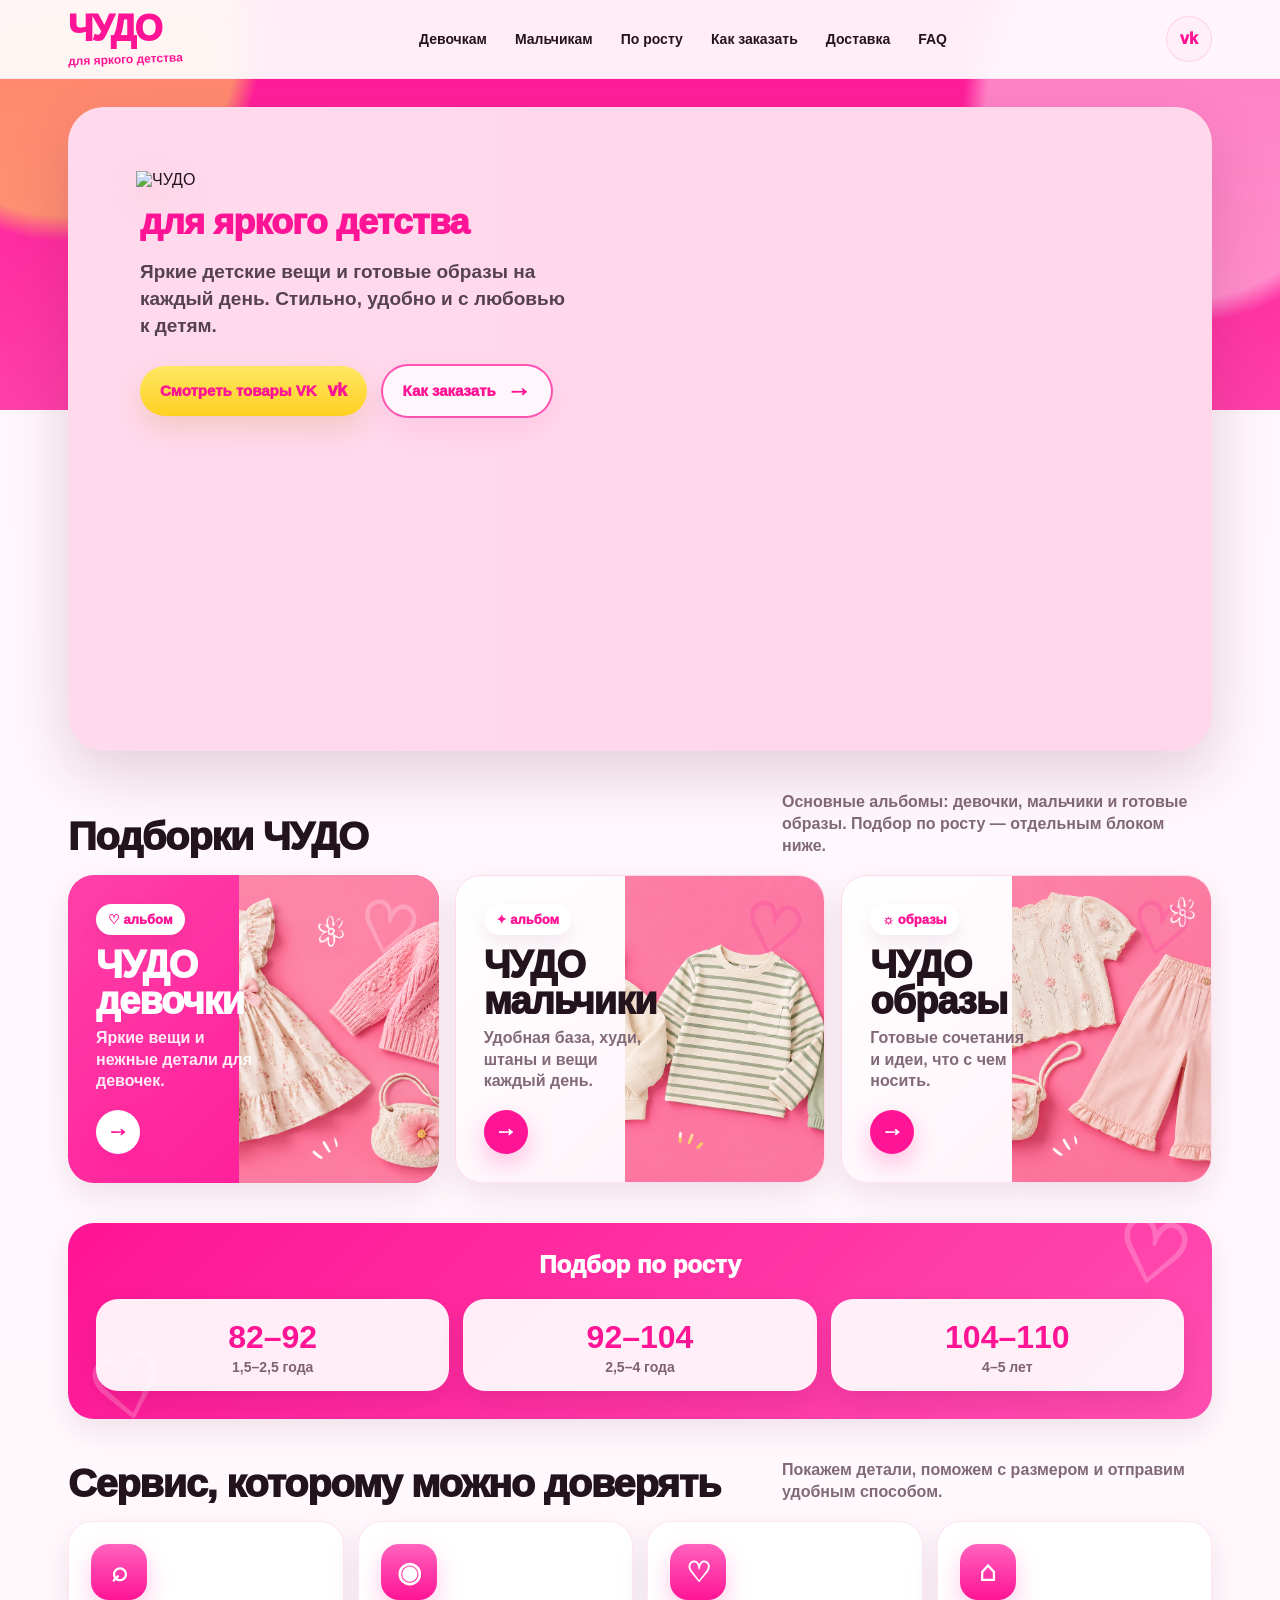
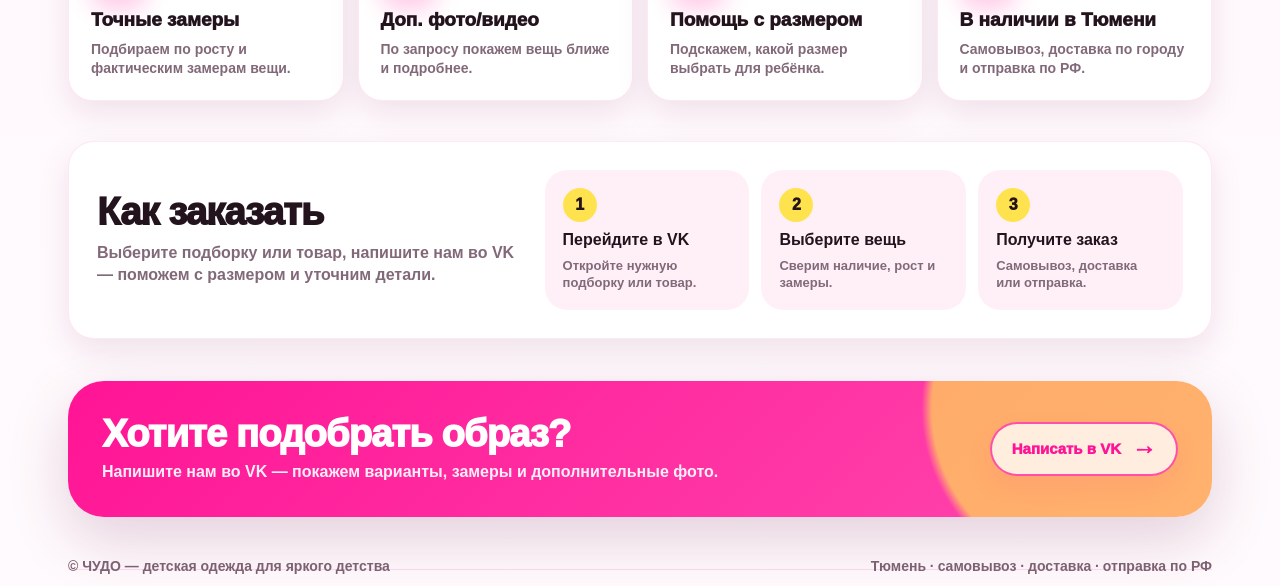
==== index.html @ ead9ed3e "Update index.html" ====
<!doctype html>
<html lang="ru">
<head>
  <meta charset="utf-8">
  <meta name="viewport" content="width=device-width, initial-scale=1">
  <title>ЧУДО | детская одежда для яркого детства</title>
  <meta name="description" content="ЧУДО — яркие детские вещи и готовые образы на каждый день. Подбор по росту, помощь с размером, самовывоз и доставка.">
  <meta property="og:title" content="ЧУДО | детская одежда">
  <meta property="og:description" content="Яркие детские вещи и готовые образы на каждый день.">
  <meta property="og:type" content="website">
  <meta property="og:image" content="images/hero-kids-clean.png">

  <style>
    :root {
      --chudo-pink: #ff1495;
      --chudo-pink-2: #ff3fa8;
      --chudo-pink-3: #fff0f8;
      --chudo-yellow: #ffe34e;
      --chudo-yellow-2: #ffd022;
      --ink: #23131d;
      --text: #5b4651;
      --muted: #826979;
      --white: #fff;
      --shadow: 0 22px 60px rgba(104, 15, 69, .18);
      --shadow-soft: 0 12px 32px rgba(104, 15, 69, .10);
      --radius-xl: 36px;
      --radius-lg: 26px;
      --radius-md: 18px;
      --max: 1180px;
    }

    * { box-sizing: border-box; }
    html { scroll-behavior: smooth; }
    body {
      margin: 0;
      font-family: Inter, Arial, Helvetica, sans-serif;
      color: var(--ink);
      background:
        radial-gradient(circle at 5% 2%, rgba(255, 227, 78, .55) 0 7%, transparent 8%),
        radial-gradient(circle at 92% 5%, rgba(255, 255, 255, .45) 0 8%, transparent 9%),
        linear-gradient(180deg, var(--chudo-pink) 0, var(--chudo-pink-2) 410px, #fff7fc 410px, #fffafd 100%);
      min-height: 100vh;
    }

    a { color: inherit; }
    img { max-width: 100%; display: block; }
    .wrap { max-width: var(--max); margin: 0 auto; padding: 0 18px; }

    /* ====== БЕЛАЯ ШАПКА ====== */
    .site-header {
      position: sticky;
      top: 0;
      z-index: 20;
      background: rgba(255, 255, 255, .92);
      backdrop-filter: blur(14px);
      border-bottom: 1px solid rgba(255, 20, 149, .08);
    }

    .topbar {
      min-height: 78px;
      display: flex;
      align-items: center;
      justify-content: space-between;
      gap: 18px;
    }

    .header-logo {
      text-decoration: none;
      display: inline-flex;
      flex-direction: column;
      line-height: .9;
      min-width: 132px;
      flex: 0 0 auto;
    }

    .header-logo strong {
      color: var(--chudo-pink);
      font-size: 36px;
      font-weight: 1000;
      letter-spacing: -1.7px;
      text-transform: uppercase;
    }

    .header-logo span {
      color: var(--chudo-pink);
      font-size: 12px;
      font-weight: 900;
      margin-top: 8px;
      transform: rotate(-2deg);
    }

    .nav {
      display: flex;
      align-items: center;
      justify-content: center;
      flex-wrap: nowrap;
      gap: 12px;
      min-width: 0;
    }

    .nav a {
      text-decoration: none;
      padding: 9px 8px;
      border-radius: 999px;
      font-size: 14px;
      font-weight: 850;
      transition: .16s ease;
      white-space: nowrap;
    }

    .nav a:hover {
      background: var(--chudo-pink-3);
      color: var(--chudo-pink);
      transform: translateY(-1px);
    }

    .vk-top {
      width: 46px;
      height: 46px;
      border-radius: 999px;
      display: grid;
      place-items: center;
      text-decoration: none;
      color: var(--chudo-pink);
      background: var(--chudo-pink-3);
      font-weight: 1000;
      box-shadow: inset 0 0 0 1px rgba(255, 20, 149, .14);
    }

    /* ====== HERO ====== */
    .hero {
      margin-top: 28px;
      position: relative;
      width: 100%;
      aspect-ratio: 1672 / 941;
      min-height: 0;
      border-radius: var(--radius-xl);
      overflow: hidden;
      box-shadow: var(--shadow);
      background: #ffd7eb url("images/hero-kids-clean.webp") center / 100% 100% no-repeat;
      isolation: isolate;
    }

    .hero::before {
      content: "";
      position: absolute;
      inset: 0;
      background: linear-gradient(90deg, rgba(255, 236, 246, .15) 0%, rgba(255, 236, 246, 0) 62%);
      pointer-events: none;
      z-index: -1;
    }

    .hero-copy {
      position: relative;
      z-index: 2;
      width: min(500px, 47%);
      padding: clamp(42px, 5vw, 72px) 0 0 clamp(42px, 6vw, 72px);
    }

    .furry-logo {
      width: min(360px, 100%);
      margin: 0 0 16px -4px;
      filter: drop-shadow(0 10px 18px rgba(110, 60, 0, .12));
    }

    /* ====== ТЕКСТЫ HERO: меняются прямо здесь в HTML ====== */
    .hero-subtitle {
      margin: 0 0 18px;
      color: var(--chudo-pink);
      font-size: clamp(26px, 2.8vw, 40px);
      line-height: 1;
      letter-spacing: -.8px;
      font-weight: 1000;
    }

    .hero-desc {
      margin: 0 0 24px;
      color: #55424e;
      font-size: clamp(16px, 1.55vw, 19px);
      line-height: 1.42;
      font-weight: 650;
      max-width: 480px;
    }

    .hero-buttons {
      display: flex;
      align-items: center;
      gap: 14px;
      flex-wrap: wrap;
    }

    .hero-btn {
      min-height: 50px;
      display: inline-flex;
      align-items: center;
      justify-content: center;
      gap: 11px;
      padding: 13px 20px;
      border-radius: 999px;
      text-decoration: none;
      font-weight: 1000;
      font-size: 15px;
      transition: transform .16s ease, box-shadow .16s ease, filter .16s ease;
      white-space: nowrap;
    }

    .hero-btn:hover {
      transform: translateY(-2px);
      box-shadow: 0 15px 34px rgba(105, 16, 68, .18);
    }

    .hero-btn-main {
      background: linear-gradient(180deg, #ffe763, var(--chudo-yellow-2));
      color: var(--chudo-pink);
      box-shadow: 0 12px 28px rgba(177, 116, 0, .17);
    }

    .hero-btn-secondary {
      background: rgba(255, 255, 255, .78);
      color: var(--chudo-pink);
      border: 2px solid rgba(255, 20, 149, .72);
      box-shadow: 0 12px 28px rgba(255, 20, 149, .08);
    }

    .vk-mini {
      font-size: 18px;
      letter-spacing: -.5px;
      font-weight: 1000;
    }

    .arrow {
      font-size: 24px;
      line-height: 1;
    }

    .section {
      padding-top: 40px;
    }

    .section-head {
      display: flex;
      justify-content: space-between;
      align-items: flex-end;
      gap: 18px;
      margin-bottom: 18px;
    }

    .section-title {
      margin: 0;
      font-size: clamp(28px, 3.1vw, 44px);
      line-height: 1;
      letter-spacing: -1.2px;
      font-weight: 1000;
    }

    .section-note {
      max-width: 430px;
      margin: 0;
      color: var(--muted);
      line-height: 1.38;
      font-weight: 720;
    }

    /* ====== ПОДБОРКИ ====== */
    .collection-grid {
      display: grid;
      grid-template-columns: repeat(3, 1fr);
      gap: 16px;
    }

    .collection-card {
      min-height: 220px;
      position: relative;
      overflow: hidden;
      border-radius: var(--radius-lg);
      background:
        radial-gradient(circle at 78% 35%, rgba(255, 227, 78, .52) 0 18%, transparent 19%),
        linear-gradient(135deg, #fff, #fff0f8);
      text-decoration: none;
      box-shadow: var(--shadow-soft);
      border: 1px solid rgba(255, 20, 149, .12);
      display: flex;
      align-items: center;
      padding: 28px;
      isolation: isolate;
    }

    .collection-card.pink-card {
      background:
        radial-gradient(circle at 78% 33%, rgba(255, 227, 78, .62) 0 18%, transparent 19%),
        linear-gradient(135deg, #ff3fa8, #ff1495);
      color: #fff;
      border: 0;
    }

    .collection-card img {
      position: absolute;
      right: 0;
      bottom: 0;
      width: 54%;
      height: 100%;
      object-fit: cover;
      object-position: center;
      z-index: -1;
    }

    .collection-card::after {
      content: "♡";
      position: absolute;
      right: 22px;
      top: 16px;
      color: rgba(255, 20, 149, .16);
      font-size: 68px;
      font-weight: 1000;
      transform: rotate(12deg);
    }

    .collection-card.pink-card::after {
      color: rgba(255, 255, 255, .24);
    }

    .collection-text {
      max-width: 52%;
      position: relative;
      z-index: 2;
    }

    .collection-kicker {
      display: inline-flex;
      align-items: center;
      gap: 6px;
      color: var(--chudo-pink);
      background: #fff;
      border-radius: 999px;
      padding: 8px 12px;
      font-size: 13px;
      font-weight: 1000;
      margin-bottom: 12px;
      box-shadow: 0 8px 18px rgba(105, 16, 68, .08);
    }

    .pink-card .collection-kicker {
      color: var(--chudo-pink);
    }

    .collection-card h3 {
      margin: 0 0 8px;
      font-size: clamp(26px, 3vw, 38px);
      line-height: .95;
      letter-spacing: -1px;
      font-weight: 1000;
    }

    .collection-card p {
      margin: 0;
      color: var(--muted);
      font-weight: 720;
      line-height: 1.35;
    }

    .collection-card.pink-card p {
      color: rgba(255,255,255,.9);
    }


    .collection-card.no-img .collection-text {
      max-width: 100%;
    }

    .collection-card.no-img {
      min-height: 180px;
    }

    .card-arrow {
      margin-top: 18px;
      width: 44px;
      height: 44px;
      border-radius: 999px;
      background: var(--chudo-pink);
      color: #fff;
      display: grid;
      place-items: center;
      font-weight: 1000;
      font-size: 22px;
      box-shadow: 0 10px 24px rgba(255, 20, 149, .25);
    }

    .pink-card .card-arrow {
      background: #fff;
      color: var(--chudo-pink);
    }

    /* ====== ПО РОСТУ ====== */
    .growth-panel {
      border-radius: var(--radius-lg);
      background: linear-gradient(135deg, var(--chudo-pink), #ff4eb0);
      color: #fff;
      padding: 28px;
      box-shadow: var(--shadow-soft);
      position: relative;
      overflow: hidden;
    }

    .growth-panel::before,
    .growth-panel::after {
      content: "♡";
      position: absolute;
      color: rgba(255,255,255,.22);
      font-size: 84px;
      font-weight: 1000;
      transform: rotate(-12deg);
    }

    .growth-panel::before { left: 20px; bottom: -20px; }
    .growth-panel::after { right: 24px; top: -18px; transform: rotate(12deg); }

    .growth-title {
      margin: 0 0 20px;
      text-align: center;
      font-size: 24px;
      font-weight: 1000;
      position: relative;
      z-index: 1;
    }

    .growth-links {
      display: grid;
      grid-template-columns: repeat(3, 1fr);
      gap: 14px;
      position: relative;
      z-index: 1;
    }

    .growth-link {
      min-height: 92px;
      border-radius: 22px;
      background: rgba(255,255,255,.92);
      color: var(--chudo-pink);
      text-decoration: none;
      display: grid;
      place-items: center;
      text-align: center;
      padding: 15px;
      font-weight: 1000;
      box-shadow: 0 12px 26px rgba(104, 15, 69, .14);
      transition: transform .16s ease;
    }

    .growth-link:hover { transform: translateY(-2px); }
    .growth-link strong {
      display: block;
      font-size: 32px;
      line-height: .95;
      color: var(--chudo-pink);
    }
    .growth-link span {
      display: block;
      margin-top: 7px;
      color: #7f6272;
      font-size: 14px;
      font-weight: 850;
    }

    /* ====== СЕРВИС ====== */
    .service-grid {
      display: grid;
      grid-template-columns: repeat(4, 1fr);
      gap: 14px;
    }

    .service-card {
      border-radius: 24px;
      background: #fff;
      padding: 22px;
      box-shadow: var(--shadow-soft);
      border: 1px solid rgba(255, 20, 149, .10);
      min-height: 165px;
      display: grid;
      gap: 10px;
      text-decoration: none;
    }

    .service-icon {
      width: 56px;
      height: 56px;
      border-radius: 18px;
      background: linear-gradient(180deg, #ff62bd, var(--chudo-pink));
      color: #fff;
      display: grid;
      place-items: center;
      font-size: 28px;
      font-weight: 1000;
      box-shadow: 0 10px 24px rgba(255, 20, 149, .22);
    }

    .service-card h3 {
      margin: 0;
      font-size: 19px;
      line-height: 1.05;
      font-weight: 1000;
    }

    .service-card p {
      margin: 0;
      color: var(--muted);
      font-size: 14px;
      line-height: 1.35;
      font-weight: 700;
    }

    /* ====== КАК ЗАКАЗАТЬ ====== */
    .order-box {
      border-radius: var(--radius-lg);
      background: #fff;
      box-shadow: var(--shadow-soft);
      border: 1px solid rgba(255, 20, 149, .10);
      padding: 28px;
      display: grid;
      grid-template-columns: .8fr 1.2fr;
      gap: 22px;
      align-items: center;
    }

    .order-box h2 {
      margin: 0 0 10px;
      font-size: clamp(28px, 3vw, 42px);
      line-height: 1;
      letter-spacing: -1px;
      font-weight: 1000;
    }

    .order-box p {
      margin: 0;
      color: var(--muted);
      font-weight: 720;
      line-height: 1.4;
    }

    .steps {
      display: grid;
      grid-template-columns: repeat(3, 1fr);
      gap: 12px;
    }

    .step {
      min-height: 130px;
      border-radius: 22px;
      background: var(--chudo-pink-3);
      padding: 18px;
      display: grid;
      gap: 9px;
      align-content: start;
    }

    .step-num {
      width: 34px;
      height: 34px;
      border-radius: 999px;
      background: var(--chudo-yellow);
      display: grid;
      place-items: center;
      font-weight: 1000;
    }

    .step strong {
      font-size: 16px;
      line-height: 1.12;
    }

    .step span {
      color: var(--muted);
      font-weight: 700;
      font-size: 13px;
      line-height: 1.3;
    }

    .final-cta {
      margin: 42px 0 52px;
      border-radius: var(--radius-xl);
      background:
        radial-gradient(circle at 90% 20%, rgba(255, 227, 78, .68) 0 16%, transparent 17%),
        linear-gradient(135deg, var(--chudo-pink), #ff49ae);
      color: #fff;
      padding: 34px;
      display: grid;
      grid-template-columns: 1fr auto;
      align-items: center;
      gap: 18px;
      box-shadow: var(--shadow);
    }

    .final-cta h2 {
      margin: 0 0 8px;
      font-size: clamp(28px, 3vw, 42px);
      line-height: 1;
      font-weight: 1000;
      letter-spacing: -1px;
    }

    .final-cta p {
      margin: 0;
      color: rgba(255,255,255,.92);
      font-weight: 720;
      line-height: 1.4;
    }

    footer {
      padding: 0 0 34px;
      color: #7b6171;
      font-size: 14px;
      font-weight: 680;
    }

    .footer-inner {
      display: flex;
      justify-content: space-between;
      gap: 16px;
      flex-wrap: wrap;
      border-top: 1px solid rgba(255, 20, 149, .13);
    }
    .footer-inner span {
      position: relative;
      top: -12px;
    }
    
    @media (max-width: 960px) {
      .nav { display: none; }
      .hero { min-height: 620px; background-position: center; }
      .hero-copy { width: 53%; padding-left: 42px; padding-top: 54px; }
      .furry-logo { width: 330px; }
      .hero-subtitle { font-size: 34px; }
      .hero-desc { font-size: 17px; }
      .collection-grid { grid-template-columns: 1fr; }
      .service-grid { grid-template-columns: repeat(2, 1fr); }
      .order-box { grid-template-columns: 1fr; }
    }

    @media (max-width: 720px) {
      body {
        background: linear-gradient(180deg, var(--chudo-pink) 0, var(--chudo-pink-2) 260px, #fff8fc 260px, #fffafd 100%);
      }

      .topbar { min-height: 70px; }
      .header-logo strong { font-size: 30px; }

      .hero {
        min-height: 760px;
        border-radius: 28px;
        background-size: auto 100%;
        background-position: 58% center;
      }

      .hero-copy {
        width: 100%;
        padding: 34px 24px 0;
      }

      .furry-logo { width: 245px; margin-bottom: 10px; }
      .hero-subtitle { font-size: 28px; margin-bottom: 14px; }
      .hero-desc {
        max-width: 320px;
        font-size: 16px;
        margin-bottom: 18px;
      }

      .hero-buttons {
        align-items: flex-start;
        flex-direction: column;
        gap: 10px;
      }

      .hero-btn {
        min-height: 50px;
        font-size: 15px;
        padding: 13px 18px;
      }

      .section-head {
        display: block;
      }

      .section-note {
        margin-top: 10px;
      }

      .collection-grid,
      .growth-links,
      .service-grid,
      .steps {
        grid-template-columns: 1fr;
      }

      .collection-card {
        min-height: 190px;
        padding: 22px;
      }

      .collection-card img {
        width: 52%;
        opacity: .92;
      }

      .collection-text {
        max-width: 56%;
      }

      .final-cta {
        grid-template-columns: 1fr;
        padding: 26px;
      }
    }
  </style>
<link rel="preload" as="image" href="images/hero-kids-clean.webp" fetchpriority="high">
<link rel="preload" as="image" href="images/logo-furry-chudo.webp" fetchpriority="high">
</head>

<body>
  <header class="site-header">
    <div class="wrap topbar">
      <a class="header-logo" href="#">
        <strong>ЧУДО</strong>
        <span>для яркого детства</span>
      </a>

      <nav class="nav" aria-label="Главное меню">
        <a href="https://vk.com/market-197611938?section=album_1&screen=group&traffic_source=link&ref_source=community_goods" target="_blank" rel="noopener">Девочкам</a>
        <a href="https://vk.com/market-197611938?section=album_2&screen=group&traffic_source=link&ref_source=community_goods" target="_blank" rel="noopener">Мальчикам</a>
        <a href="#growth">По росту</a>
        <a href="https://vk.com/@chudo_tmn72-kak-oformit-zakaz-chudo" target="_blank" rel="noopener">Как заказать</a>
        <a href="https://vk.com/@chudo_tmn72-dostavka-chudo" target="_blank" rel="noopener">Доставка</a>
        <a href="https://vk.com/@chudo_tmn72-chastye-voprosy-chudo" target="_blank" rel="noopener">FAQ</a>
      </nav>

      <a class="vk-top" href="https://vk.com/chudo_tmn72" target="_blank" rel="noopener" aria-label="ЧУДО VK">vk</a>
    </div>
  </header>

  <main class="wrap">
    <section class="hero" aria-label="ЧУДО — главный баннер">
      <div class="hero-copy">

        <!-- РЕДАКТИРУЕМЫЙ БЛОК HERO: здесь можно менять фразы и текст кнопок -->
        <img class="furry-logo" src="images/logo-furry-chudo.webp" alt="ЧУДО">

        <h1 class="hero-subtitle">для яркого детства</h1>

        <p class="hero-desc">
          Яркие детские вещи и готовые образы на каждый день.
          Стильно, удобно и с любовью к детям.
        </p>

        <div class="hero-buttons">
          <a class="hero-btn hero-btn-main" href="https://vk.com/@chudo_tmn72-navigaciya-chudo" target="_blank" rel="noopener">
            <span>Смотреть товары VK</span>
            <span class="vk-mini">vk</span>
          </a>

          <a class="hero-btn hero-btn-secondary" href="https://vk.com/@chudo_tmn72-kak-oformit-zakaz-chudo" target="_blank" rel="noopener">
            <span>Как заказать</span>
            <span class="arrow">→</span>
          </a>
        </div>
        <!-- /РЕДАКТИРУЕМЫЙ БЛОК HERO -->

      </div>
    </section>

    <section class="section" aria-label="Главные разделы">
      <div class="section-head">
        <h2 class="section-title">Подборки ЧУДО</h2>
        <p class="section-note">Основные альбомы: девочки, мальчики и готовые образы. Подбор по росту — отдельным блоком ниже.</p>
      </div>

      <div class="collection-grid">
        <a class="collection-card pink-card" href="https://vk.com/market-197611938?section=album_1&screen=group&traffic_source=link&ref_source=community_goods" target="_blank" rel="noopener">
          <img src="images/cover-girls.png" alt="" onerror="this.closest('.collection-card').classList.add('no-img'); this.style.display='none'">
          <div class="collection-text">
            <span class="collection-kicker">♡ альбом</span>
            <h3>ЧУДО девочки</h3>
            <p>Яркие вещи и нежные детали для девочек.</p>
            <div class="card-arrow">→</div>
          </div>
        </a>

        <a class="collection-card" href="https://vk.com/market-197611938?section=album_2&screen=group&traffic_source=link&ref_source=community_goods" target="_blank" rel="noopener">
          <img src="images/cover-boys.png" alt="" onerror="this.closest('.collection-card').classList.add('no-img'); this.style.display='none'">
          <div class="collection-text">
            <span class="collection-kicker">✦ альбом</span>
            <h3>ЧУДО мальчики</h3>
            <p>Удобная база, худи, штаны и вещи каждый день.</p>
            <div class="card-arrow">→</div>
          </div>
        </a>

        <a class="collection-card" href="https://vk.com/@chudo_tmn72-navigaciya-chudo" target="_blank" rel="noopener">
          <img src="images/cover-outfits.png" alt="" onerror="this.closest('.collection-card').classList.add('no-img'); this.style.display='none'">
          <div class="collection-text">
            <span class="collection-kicker">☼ образы</span>
            <h3>ЧУДО образы</h3>
            <p>Готовые сочетания и идеи, что с чем носить.</p>
            <div class="card-arrow">→</div>
          </div>
        </a>
      </div>
    </section>

    <section class="section" id="growth" aria-label="Подбор по росту">
      <div class="growth-panel">
        <h2 class="growth-title">Подбор по росту</h2>

        <div class="growth-links">
          <a class="growth-link" href="https://vk.com/market-197611938?section=album_14&screen=group&traffic_source=link&ref_source=community_goods" target="_blank" rel="noopener">
            <span><strong>82–92</strong><span>1,5–2,5 года</span></span>
          </a>

          <a class="growth-link" href="https://vk.com/market-197611938?section=album_15&screen=group&traffic_source=link&ref_source=community_goods" target="_blank" rel="noopener">
            <span><strong>92–104</strong><span>2,5–4 года</span></span>
          </a>

          <a class="growth-link" href="https://vk.com/market-197611938?section=album_17" target="_blank" rel="noopener">
            <span><strong>104–110</strong><span>4–5 лет</span></span>
          </a>
        </div>
      </div>
    </section>

    <section class="section" aria-label="Сервис ЧУДО">
      <div class="section-head">
        <h2 class="section-title">Сервис, которому можно доверять</h2>
        <p class="section-note">Покажем детали, поможем с размером и отправим удобным способом.</p>
      </div>

      <div class="service-grid">
        <a class="service-card" href="https://vk.com/@chudo_tmn72-kak-vybrat-razmer-chudo" target="_blank" rel="noopener">
          <div class="service-icon">⌕</div>
          <h3>Точные замеры</h3>
          <p>Подбираем по росту и фактическим замерам вещи.</p>
        </a>

        <a class="service-card" href="https://vk.com/@chudo_tmn72-chastye-voprosy-chudo" target="_blank" rel="noopener">
          <div class="service-icon">◉</div>
          <h3>Доп. фото/видео</h3>
          <p>По запросу покажем вещь ближе и подробнее.</p>
        </a>

        <a class="service-card" href="https://vk.com/@chudo_tmn72-kak-vybrat-razmer-chudo" target="_blank" rel="noopener">
          <div class="service-icon">♡</div>
          <h3>Помощь с размером</h3>
          <p>Подскажем, какой размер выбрать для ребёнка.</p>
        </a>

        <a class="service-card" href="https://vk.com/@chudo_tmn72-dostavka-chudo" target="_blank" rel="noopener">
          <div class="service-icon">⌂</div>
          <h3>В наличии в Тюмени</h3>
          <p>Самовывоз, доставка по городу и отправка по РФ.</p>
        </a>
      </div>
    </section>

    <section class="section" aria-label="Как заказать">
      <div class="order-box">
        <div>
          <h2>Как заказать</h2>
          <p>Выберите подборку или товар, напишите нам во VK — поможем с размером и уточним детали.</p>
        </div>

        <div class="steps">
          <div class="step">
            <div class="step-num">1</div>
            <strong>Перейдите в VK</strong>
            <span>Откройте нужную подборку или товар.</span>
          </div>

          <div class="step">
            <div class="step-num">2</div>
            <strong>Выберите вещь</strong>
            <span>Сверим наличие, рост и замеры.</span>
          </div>

          <div class="step">
            <div class="step-num">3</div>
            <strong>Получите заказ</strong>
            <span>Самовывоз, доставка или отправка.</span>
          </div>
        </div>
      </div>
    </section>

    <section class="final-cta">
      <div>
        <h2>Хотите подобрать образ?</h2>
        <p>Напишите нам во VK — покажем варианты, замеры и дополнительные фото.</p>
      </div>
      <a class="hero-btn hero-btn-secondary" href="https://vk.com/chudo_tmn72" target="_blank" rel="noopener">
        <span>Написать в VK</span>
        <span class="arrow">→</span>
      </a>
    </section>
  </main>

  <footer class="wrap">
    <div class="footer-inner">
      <span>© ЧУДО — детская одежда для яркого детства</span>
      <span>Тюмень · самовывоз · доставка · отправка по РФ</span>
    </div>
  </footer>
  <!-- footer spacing refresh -->
</body>
</html>
</body>
</html>
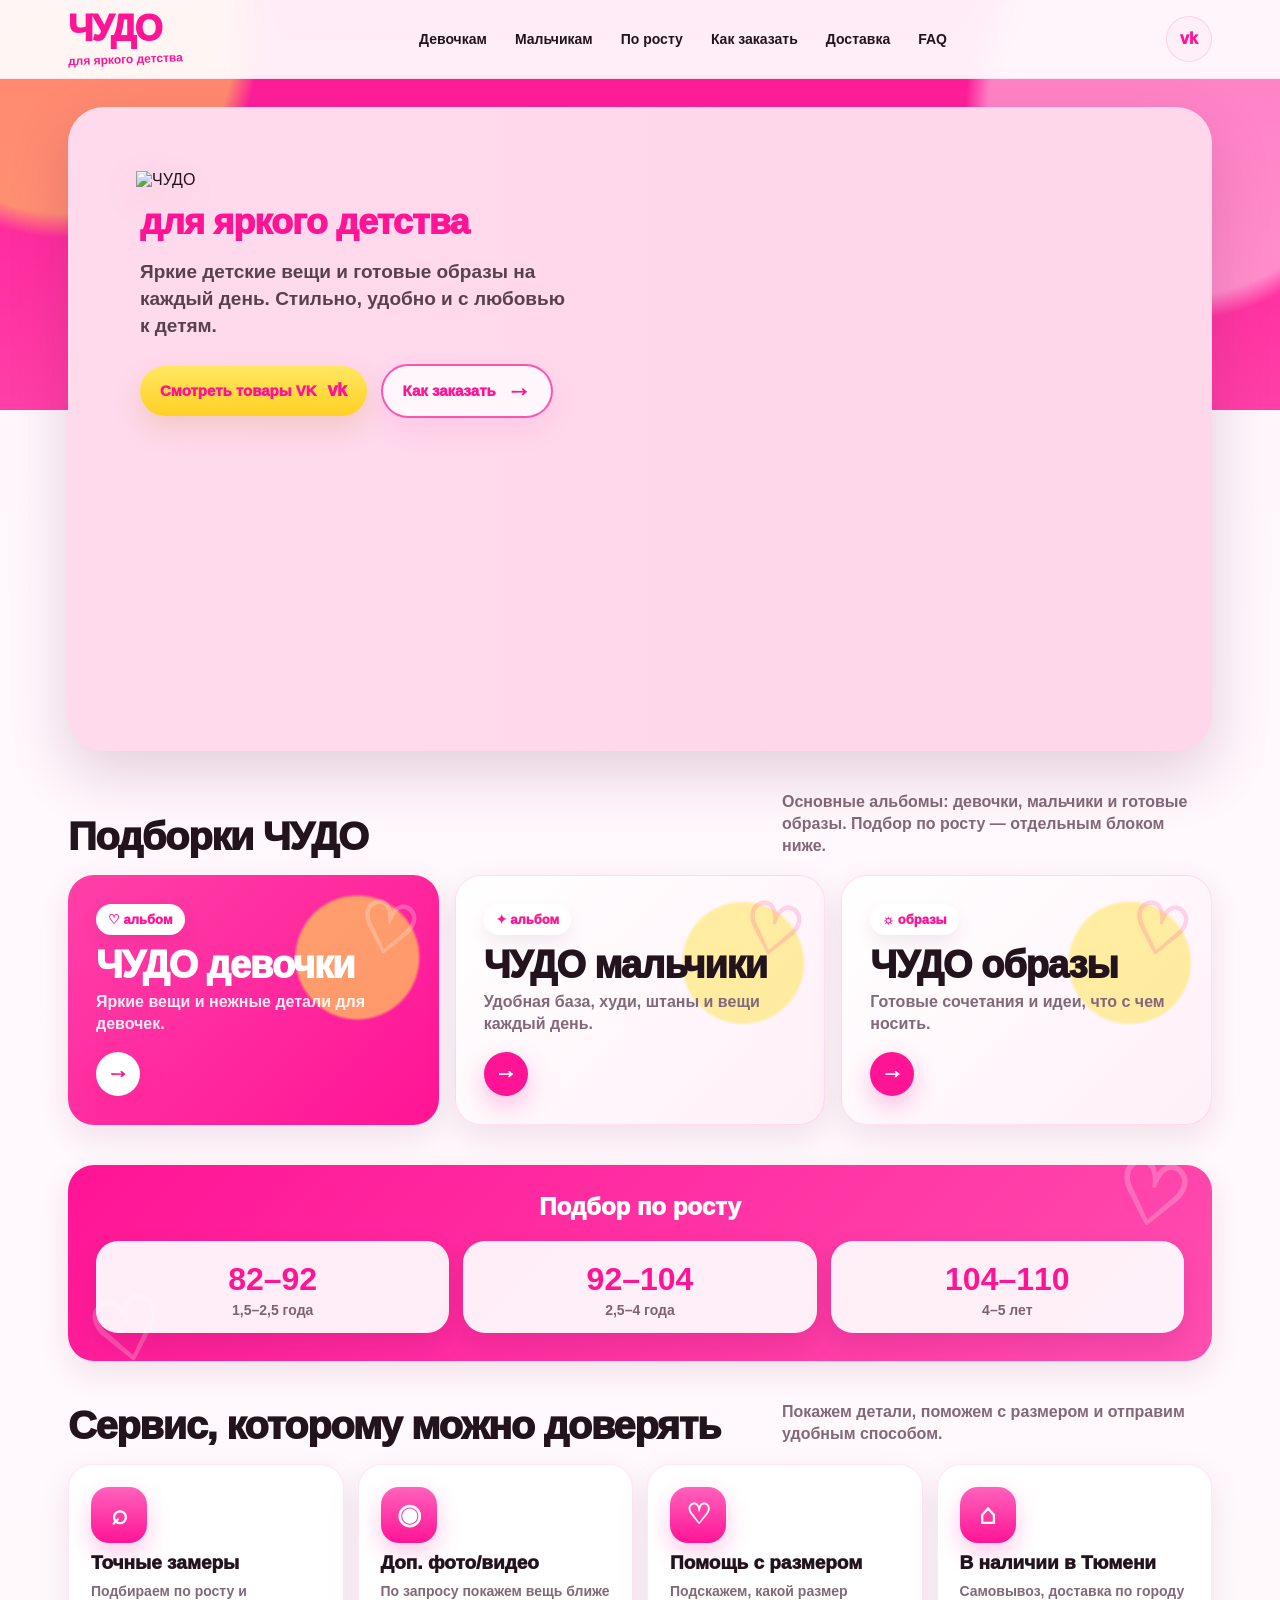
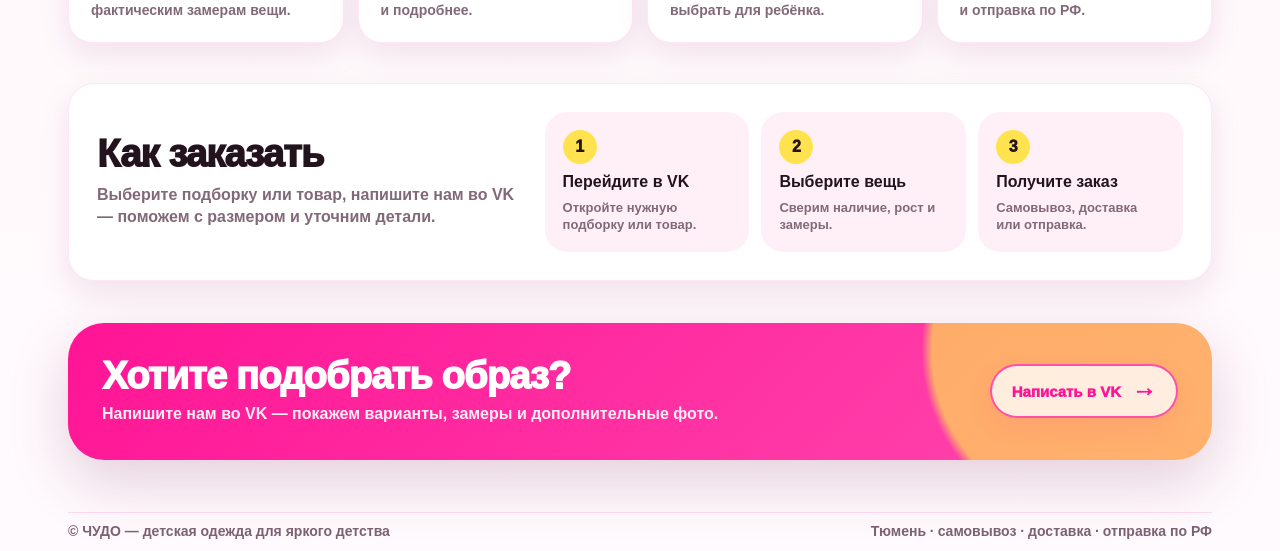
==== commit cdba26e5: "Update index.html images/cover-order" ====
--- a/index.html
+++ b/index.html
@@ -617,6 +617,7 @@
       gap: 16px;
       flex-wrap: wrap;
       border-top: 1px solid rgba(255, 20, 149, .13);
+      padding-top: 22px;
     }
     .footer-inner span {
       position: relative;
@@ -773,7 +774,7 @@
 
       <div class="collection-grid">
         <a class="collection-card pink-card" href="https://vk.com/market-197611938?section=album_1&screen=group&traffic_source=link&ref_source=community_goods" target="_blank" rel="noopener">
-          <img src="images/cover-girls.png" alt="" onerror="this.closest('.collection-card').classList.add('no-img'); this.style.display='none'">
+          <img src="images/cover-girls.webp" alt="" onerror="this.closest('.collection-card').classList.add('no-img'); this.style.display='none'">
           <div class="collection-text">
             <span class="collection-kicker">♡ альбом</span>
             <h3>ЧУДО девочки</h3>
@@ -783,7 +784,7 @@
         </a>
 
         <a class="collection-card" href="https://vk.com/market-197611938?section=album_2&screen=group&traffic_source=link&ref_source=community_goods" target="_blank" rel="noopener">
-          <img src="images/cover-boys.png" alt="" onerror="this.closest('.collection-card').classList.add('no-img'); this.style.display='none'">
+          <img src="images/cover-boys.webp" alt="" onerror="this.closest('.collection-card').classList.add('no-img'); this.style.display='none'">
           <div class="collection-text">
             <span class="collection-kicker">✦ альбом</span>
             <h3>ЧУДО мальчики</h3>
@@ -793,7 +794,7 @@
         </a>
 
         <a class="collection-card" href="https://vk.com/@chudo_tmn72-navigaciya-chudo" target="_blank" rel="noopener">
-          <img src="images/cover-outfits.png" alt="" onerror="this.closest('.collection-card').classList.add('no-img'); this.style.display='none'">
+          <img src="images/cover-outfits.webp" alt="" onerror="this.closest('.collection-card').classList.add('no-img'); this.style.display='none'">
           <div class="collection-text">
             <span class="collection-kicker">☼ образы</span>
             <h3>ЧУДО образы</h3>
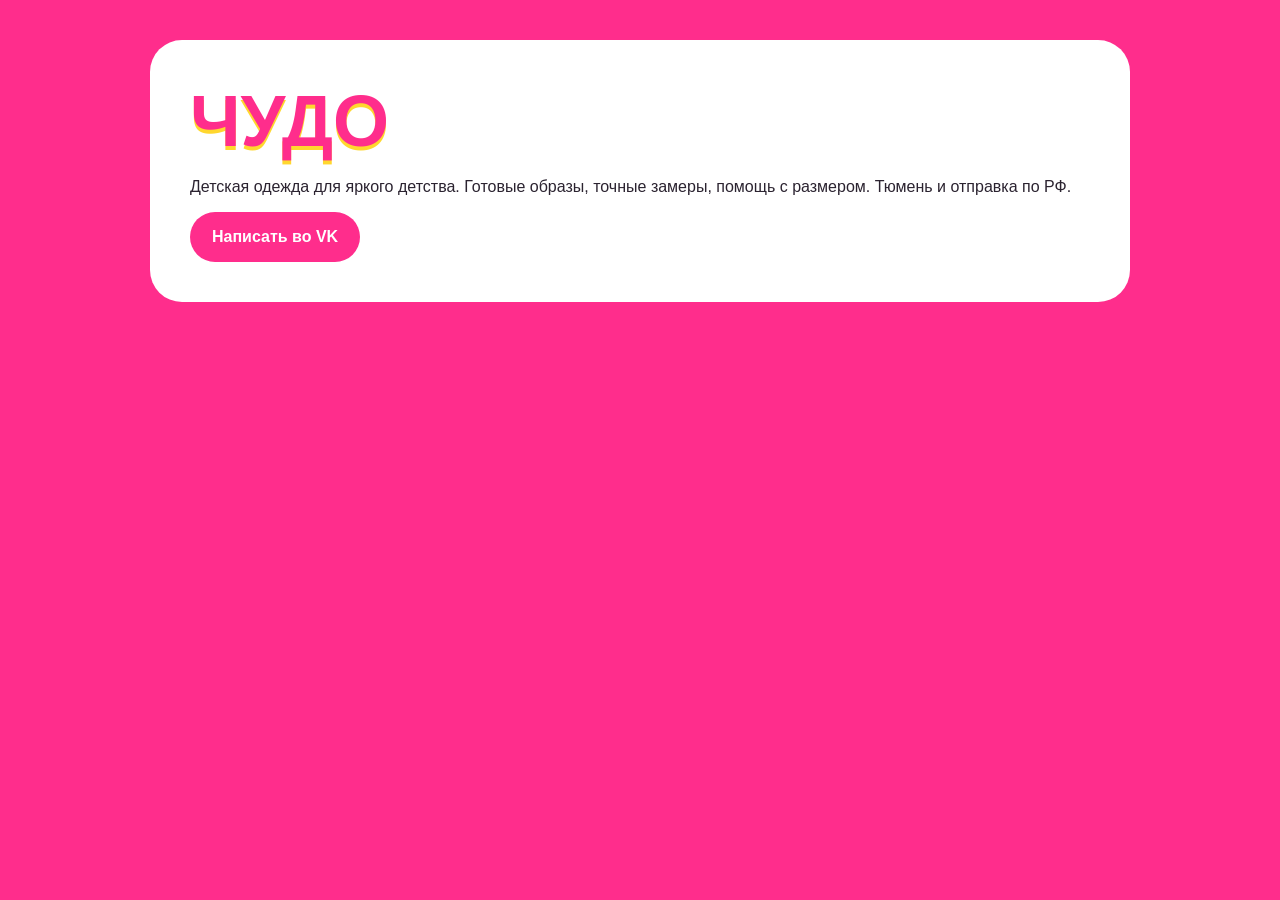
==== commit daf75b6c: "Replace repo with clean single page site" ====
--- a/index.html
+++ b/index.html
@@ -1,912 +1,2 @@
 <!doctype html>
-<html lang="ru">
-<head>
-  <meta charset="utf-8">
-  <meta name="viewport" content="width=device-width, initial-scale=1">
-  <title>ЧУДО | детская одежда для яркого детства</title>
-  <meta name="description" content="ЧУДО — яркие детские вещи и готовые образы на каждый день. Подбор по росту, помощь с размером, самовывоз и доставка.">
-  <meta property="og:title" content="ЧУДО | детская одежда">
-  <meta property="og:description" content="Яркие детские вещи и готовые образы на каждый день.">
-  <meta property="og:type" content="website">
-  <meta property="og:image" content="images/hero-kids-clean.png">
-
-  <style>
-    :root {
-      --chudo-pink: #ff1495;
-      --chudo-pink-2: #ff3fa8;
-      --chudo-pink-3: #fff0f8;
-      --chudo-yellow: #ffe34e;
-      --chudo-yellow-2: #ffd022;
-      --ink: #23131d;
-      --text: #5b4651;
-      --muted: #826979;
-      --white: #fff;
-      --shadow: 0 22px 60px rgba(104, 15, 69, .18);
-      --shadow-soft: 0 12px 32px rgba(104, 15, 69, .10);
-      --radius-xl: 36px;
-      --radius-lg: 26px;
-      --radius-md: 18px;
-      --max: 1180px;
-    }
-
-    * { box-sizing: border-box; }
-    html { scroll-behavior: smooth; }
-    body {
-      margin: 0;
-      font-family: Inter, Arial, Helvetica, sans-serif;
-      color: var(--ink);
-      background:
-        radial-gradient(circle at 5% 2%, rgba(255, 227, 78, .55) 0 7%, transparent 8%),
-        radial-gradient(circle at 92% 5%, rgba(255, 255, 255, .45) 0 8%, transparent 9%),
-        linear-gradient(180deg, var(--chudo-pink) 0, var(--chudo-pink-2) 410px, #fff7fc 410px, #fffafd 100%);
-      min-height: 100vh;
-    }
-
-    a { color: inherit; }
-    img { max-width: 100%; display: block; }
-    .wrap { max-width: var(--max); margin: 0 auto; padding: 0 18px; }
-
-    /* ====== БЕЛАЯ ШАПКА ====== */
-    .site-header {
-      position: sticky;
-      top: 0;
-      z-index: 20;
-      background: rgba(255, 255, 255, .92);
-      backdrop-filter: blur(14px);
-      border-bottom: 1px solid rgba(255, 20, 149, .08);
-    }
-
-    .topbar {
-      min-height: 78px;
-      display: flex;
-      align-items: center;
-      justify-content: space-between;
-      gap: 18px;
-    }
-
-    .header-logo {
-      text-decoration: none;
-      display: inline-flex;
-      flex-direction: column;
-      line-height: .9;
-      min-width: 132px;
-      flex: 0 0 auto;
-    }
-
-    .header-logo strong {
-      color: var(--chudo-pink);
-      font-size: 36px;
-      font-weight: 1000;
-      letter-spacing: -1.7px;
-      text-transform: uppercase;
-    }
-
-    .header-logo span {
-      color: var(--chudo-pink);
-      font-size: 12px;
-      font-weight: 900;
-      margin-top: 8px;
-      transform: rotate(-2deg);
-    }
-
-    .nav {
-      display: flex;
-      align-items: center;
-      justify-content: center;
-      flex-wrap: nowrap;
-      gap: 12px;
-      min-width: 0;
-    }
-
-    .nav a {
-      text-decoration: none;
-      padding: 9px 8px;
-      border-radius: 999px;
-      font-size: 14px;
-      font-weight: 850;
-      transition: .16s ease;
-      white-space: nowrap;
-    }
-
-    .nav a:hover {
-      background: var(--chudo-pink-3);
-      color: var(--chudo-pink);
-      transform: translateY(-1px);
-    }
-
-    .vk-top {
-      width: 46px;
-      height: 46px;
-      border-radius: 999px;
-      display: grid;
-      place-items: center;
-      text-decoration: none;
-      color: var(--chudo-pink);
-      background: var(--chudo-pink-3);
-      font-weight: 1000;
-      box-shadow: inset 0 0 0 1px rgba(255, 20, 149, .14);
-    }
-
-    /* ====== HERO ====== */
-    .hero {
-      margin-top: 28px;
-      position: relative;
-      width: 100%;
-      aspect-ratio: 1672 / 941;
-      min-height: 0;
-      border-radius: var(--radius-xl);
-      overflow: hidden;
-      box-shadow: var(--shadow);
-      background: #ffd7eb url("images/hero-kids-clean.webp") center / 100% 100% no-repeat;
-      isolation: isolate;
-    }
-
-    .hero::before {
-      content: "";
-      position: absolute;
-      inset: 0;
-      background: linear-gradient(90deg, rgba(255, 236, 246, .15) 0%, rgba(255, 236, 246, 0) 62%);
-      pointer-events: none;
-      z-index: -1;
-    }
-
-    .hero-copy {
-      position: relative;
-      z-index: 2;
-      width: min(500px, 47%);
-      padding: clamp(42px, 5vw, 72px) 0 0 clamp(42px, 6vw, 72px);
-    }
-
-    .furry-logo {
-      width: min(360px, 100%);
-      margin: 0 0 16px -4px;
-      filter: drop-shadow(0 10px 18px rgba(110, 60, 0, .12));
-    }
-
-    /* ====== ТЕКСТЫ HERO: меняются прямо здесь в HTML ====== */
-    .hero-subtitle {
-      margin: 0 0 18px;
-      color: var(--chudo-pink);
-      font-size: clamp(26px, 2.8vw, 40px);
-      line-height: 1;
-      letter-spacing: -.8px;
-      font-weight: 1000;
-    }
-
-    .hero-desc {
-      margin: 0 0 24px;
-      color: #55424e;
-      font-size: clamp(16px, 1.55vw, 19px);
-      line-height: 1.42;
-      font-weight: 650;
-      max-width: 480px;
-    }
-
-    .hero-buttons {
-      display: flex;
-      align-items: center;
-      gap: 14px;
-      flex-wrap: wrap;
-    }
-
-    .hero-btn {
-      min-height: 50px;
-      display: inline-flex;
-      align-items: center;
-      justify-content: center;
-      gap: 11px;
-      padding: 13px 20px;
-      border-radius: 999px;
-      text-decoration: none;
-      font-weight: 1000;
-      font-size: 15px;
-      transition: transform .16s ease, box-shadow .16s ease, filter .16s ease;
-      white-space: nowrap;
-    }
-
-    .hero-btn:hover {
-      transform: translateY(-2px);
-      box-shadow: 0 15px 34px rgba(105, 16, 68, .18);
-    }
-
-    .hero-btn-main {
-      background: linear-gradient(180deg, #ffe763, var(--chudo-yellow-2));
-      color: var(--chudo-pink);
-      box-shadow: 0 12px 28px rgba(177, 116, 0, .17);
-    }
-
-    .hero-btn-secondary {
-      background: rgba(255, 255, 255, .78);
-      color: var(--chudo-pink);
-      border: 2px solid rgba(255, 20, 149, .72);
-      box-shadow: 0 12px 28px rgba(255, 20, 149, .08);
-    }
-
-    .vk-mini {
-      font-size: 18px;
-      letter-spacing: -.5px;
-      font-weight: 1000;
-    }
-
-    .arrow {
-      font-size: 24px;
-      line-height: 1;
-    }
-
-    .section {
-      padding-top: 40px;
-    }
-
-    .section-head {
-      display: flex;
-      justify-content: space-between;
-      align-items: flex-end;
-      gap: 18px;
-      margin-bottom: 18px;
-    }
-
-    .section-title {
-      margin: 0;
-      font-size: clamp(28px, 3.1vw, 44px);
-      line-height: 1;
-      letter-spacing: -1.2px;
-      font-weight: 1000;
-    }
-
-    .section-note {
-      max-width: 430px;
-      margin: 0;
-      color: var(--muted);
-      line-height: 1.38;
-      font-weight: 720;
-    }
-
-    /* ====== ПОДБОРКИ ====== */
-    .collection-grid {
-      display: grid;
-      grid-template-columns: repeat(3, 1fr);
-      gap: 16px;
-    }
-
-    .collection-card {
-      min-height: 220px;
-      position: relative;
-      overflow: hidden;
-      border-radius: var(--radius-lg);
-      background:
-        radial-gradient(circle at 78% 35%, rgba(255, 227, 78, .52) 0 18%, transparent 19%),
-        linear-gradient(135deg, #fff, #fff0f8);
-      text-decoration: none;
-      box-shadow: var(--shadow-soft);
-      border: 1px solid rgba(255, 20, 149, .12);
-      display: flex;
-      align-items: center;
-      padding: 28px;
-      isolation: isolate;
-    }
-
-    .collection-card.pink-card {
-      background:
-        radial-gradient(circle at 78% 33%, rgba(255, 227, 78, .62) 0 18%, transparent 19%),
-        linear-gradient(135deg, #ff3fa8, #ff1495);
-      color: #fff;
-      border: 0;
-    }
-
-    .collection-card img {
-      position: absolute;
-      right: 0;
-      bottom: 0;
-      width: 54%;
-      height: 100%;
-      object-fit: cover;
-      object-position: center;
-      z-index: -1;
-    }
-
-    .collection-card::after {
-      content: "♡";
-      position: absolute;
-      right: 22px;
-      top: 16px;
-      color: rgba(255, 20, 149, .16);
-      font-size: 68px;
-      font-weight: 1000;
-      transform: rotate(12deg);
-    }
-
-    .collection-card.pink-card::after {
-      color: rgba(255, 255, 255, .24);
-    }
-
-    .collection-text {
-      max-width: 52%;
-      position: relative;
-      z-index: 2;
-    }
-
-    .collection-kicker {
-      display: inline-flex;
-      align-items: center;
-      gap: 6px;
-      color: var(--chudo-pink);
-      background: #fff;
-      border-radius: 999px;
-      padding: 8px 12px;
-      font-size: 13px;
-      font-weight: 1000;
-      margin-bottom: 12px;
-      box-shadow: 0 8px 18px rgba(105, 16, 68, .08);
-    }
-
-    .pink-card .collection-kicker {
-      color: var(--chudo-pink);
-    }
-
-    .collection-card h3 {
-      margin: 0 0 8px;
-      font-size: clamp(26px, 3vw, 38px);
-      line-height: .95;
-      letter-spacing: -1px;
-      font-weight: 1000;
-    }
-
-    .collection-card p {
-      margin: 0;
-      color: var(--muted);
-      font-weight: 720;
-      line-height: 1.35;
-    }
-
-    .collection-card.pink-card p {
-      color: rgba(255,255,255,.9);
-    }
-
-
-    .collection-card.no-img .collection-text {
-      max-width: 100%;
-    }
-
-    .collection-card.no-img {
-      min-height: 180px;
-    }
-
-    .card-arrow {
-      margin-top: 18px;
-      width: 44px;
-      height: 44px;
-      border-radius: 999px;
-      background: var(--chudo-pink);
-      color: #fff;
-      display: grid;
-      place-items: center;
-      font-weight: 1000;
-      font-size: 22px;
-      box-shadow: 0 10px 24px rgba(255, 20, 149, .25);
-    }
-
-    .pink-card .card-arrow {
-      background: #fff;
-      color: var(--chudo-pink);
-    }
-
-    /* ====== ПО РОСТУ ====== */
-    .growth-panel {
-      border-radius: var(--radius-lg);
-      background: linear-gradient(135deg, var(--chudo-pink), #ff4eb0);
-      color: #fff;
-      padding: 28px;
-      box-shadow: var(--shadow-soft);
-      position: relative;
-      overflow: hidden;
-    }
-
-    .growth-panel::before,
-    .growth-panel::after {
-      content: "♡";
-      position: absolute;
-      color: rgba(255,255,255,.22);
-      font-size: 84px;
-      font-weight: 1000;
-      transform: rotate(-12deg);
-    }
-
-    .growth-panel::before { left: 20px; bottom: -20px; }
-    .growth-panel::after { right: 24px; top: -18px; transform: rotate(12deg); }
-
-    .growth-title {
-      margin: 0 0 20px;
-      text-align: center;
-      font-size: 24px;
-      font-weight: 1000;
-      position: relative;
-      z-index: 1;
-    }
-
-    .growth-links {
-      display: grid;
-      grid-template-columns: repeat(3, 1fr);
-      gap: 14px;
-      position: relative;
-      z-index: 1;
-    }
-
-    .growth-link {
-      min-height: 92px;
-      border-radius: 22px;
-      background: rgba(255,255,255,.92);
-      color: var(--chudo-pink);
-      text-decoration: none;
-      display: grid;
-      place-items: center;
-      text-align: center;
-      padding: 15px;
-      font-weight: 1000;
-      box-shadow: 0 12px 26px rgba(104, 15, 69, .14);
-      transition: transform .16s ease;
-    }
-
-    .growth-link:hover { transform: translateY(-2px); }
-    .growth-link strong {
-      display: block;
-      font-size: 32px;
-      line-height: .95;
-      color: var(--chudo-pink);
-    }
-    .growth-link span {
-      display: block;
-      margin-top: 7px;
-      color: #7f6272;
-      font-size: 14px;
-      font-weight: 850;
-    }
-
-    /* ====== СЕРВИС ====== */
-    .service-grid {
-      display: grid;
-      grid-template-columns: repeat(4, 1fr);
-      gap: 14px;
-    }
-
-    .service-card {
-      border-radius: 24px;
-      background: #fff;
-      padding: 22px;
-      box-shadow: var(--shadow-soft);
-      border: 1px solid rgba(255, 20, 149, .10);
-      min-height: 165px;
-      display: grid;
-      gap: 10px;
-      text-decoration: none;
-    }
-
-    .service-icon {
-      width: 56px;
-      height: 56px;
-      border-radius: 18px;
-      background: linear-gradient(180deg, #ff62bd, var(--chudo-pink));
-      color: #fff;
-      display: grid;
-      place-items: center;
-      font-size: 28px;
-      font-weight: 1000;
-      box-shadow: 0 10px 24px rgba(255, 20, 149, .22);
-    }
-
-    .service-card h3 {
-      margin: 0;
-      font-size: 19px;
-      line-height: 1.05;
-      font-weight: 1000;
-    }
-
-    .service-card p {
-      margin: 0;
-      color: var(--muted);
-      font-size: 14px;
-      line-height: 1.35;
-      font-weight: 700;
-    }
-
-    /* ====== КАК ЗАКАЗАТЬ ====== */
-    .order-box {
-      border-radius: var(--radius-lg);
-      background: #fff;
-      box-shadow: var(--shadow-soft);
-      border: 1px solid rgba(255, 20, 149, .10);
-      padding: 28px;
-      display: grid;
-      grid-template-columns: .8fr 1.2fr;
-      gap: 22px;
-      align-items: center;
-    }
-
-    .order-box h2 {
-      margin: 0 0 10px;
-      font-size: clamp(28px, 3vw, 42px);
-      line-height: 1;
-      letter-spacing: -1px;
-      font-weight: 1000;
-    }
-
-    .order-box p {
-      margin: 0;
-      color: var(--muted);
-      font-weight: 720;
-      line-height: 1.4;
-    }
-
-    .steps {
-      display: grid;
-      grid-template-columns: repeat(3, 1fr);
-      gap: 12px;
-    }
-
-    .step {
-      min-height: 130px;
-      border-radius: 22px;
-      background: var(--chudo-pink-3);
-      padding: 18px;
-      display: grid;
-      gap: 9px;
-      align-content: start;
-    }
-
-    .step-num {
-      width: 34px;
-      height: 34px;
-      border-radius: 999px;
-      background: var(--chudo-yellow);
-      display: grid;
-      place-items: center;
-      font-weight: 1000;
-    }
-
-    .step strong {
-      font-size: 16px;
-      line-height: 1.12;
-    }
-
-    .step span {
-      color: var(--muted);
-      font-weight: 700;
-      font-size: 13px;
-      line-height: 1.3;
-    }
-
-    .final-cta {
-      margin: 42px 0 52px;
-      border-radius: var(--radius-xl);
-      background:
-        radial-gradient(circle at 90% 20%, rgba(255, 227, 78, .68) 0 16%, transparent 17%),
-        linear-gradient(135deg, var(--chudo-pink), #ff49ae);
-      color: #fff;
-      padding: 34px;
-      display: grid;
-      grid-template-columns: 1fr auto;
-      align-items: center;
-      gap: 18px;
-      box-shadow: var(--shadow);
-    }
-
-    .final-cta h2 {
-      margin: 0 0 8px;
-      font-size: clamp(28px, 3vw, 42px);
-      line-height: 1;
-      font-weight: 1000;
-      letter-spacing: -1px;
-    }
-
-    .final-cta p {
-      margin: 0;
-      color: rgba(255,255,255,.92);
-      font-weight: 720;
-      line-height: 1.4;
-    }
-
-    footer {
-      padding: 0 0 34px;
-      color: #7b6171;
-      font-size: 14px;
-      font-weight: 680;
-    }
-
-    .footer-inner {
-      display: flex;
-      justify-content: space-between;
-      gap: 16px;
-      flex-wrap: wrap;
-      border-top: 1px solid rgba(255, 20, 149, .13);
-      padding-top: 22px;
-    }
-    .footer-inner span {
-      position: relative;
-      top: -12px;
-    }
-    
-    @media (max-width: 960px) {
-      .nav { display: none; }
-      .hero { min-height: 620px; background-position: center; }
-      .hero-copy { width: 53%; padding-left: 42px; padding-top: 54px; }
-      .furry-logo { width: 330px; }
-      .hero-subtitle { font-size: 34px; }
-      .hero-desc { font-size: 17px; }
-      .collection-grid { grid-template-columns: 1fr; }
-      .service-grid { grid-template-columns: repeat(2, 1fr); }
-      .order-box { grid-template-columns: 1fr; }
-    }
-
-    @media (max-width: 720px) {
-      body {
-        background: linear-gradient(180deg, var(--chudo-pink) 0, var(--chudo-pink-2) 260px, #fff8fc 260px, #fffafd 100%);
-      }
-
-      .topbar { min-height: 70px; }
-      .header-logo strong { font-size: 30px; }
-
-      .hero {
-        min-height: 760px;
-        border-radius: 28px;
-        background-size: auto 100%;
-        background-position: 58% center;
-      }
-
-      .hero-copy {
-        width: 100%;
-        padding: 34px 24px 0;
-      }
-
-      .furry-logo { width: 245px; margin-bottom: 10px; }
-      .hero-subtitle { font-size: 28px; margin-bottom: 14px; }
-      .hero-desc {
-        max-width: 320px;
-        font-size: 16px;
-        margin-bottom: 18px;
-      }
-
-      .hero-buttons {
-        align-items: flex-start;
-        flex-direction: column;
-        gap: 10px;
-      }
-
-      .hero-btn {
-        min-height: 50px;
-        font-size: 15px;
-        padding: 13px 18px;
-      }
-
-      .section-head {
-        display: block;
-      }
-
-      .section-note {
-        margin-top: 10px;
-      }
-
-      .collection-grid,
-      .growth-links,
-      .service-grid,
-      .steps {
-        grid-template-columns: 1fr;
-      }
-
-      .collection-card {
-        min-height: 190px;
-        padding: 22px;
-      }
-
-      .collection-card img {
-        width: 52%;
-        opacity: .92;
-      }
-
-      .collection-text {
-        max-width: 56%;
-      }
-
-      .final-cta {
-        grid-template-columns: 1fr;
-        padding: 26px;
-      }
-    }
-  </style>
-<link rel="preload" as="image" href="images/hero-kids-clean.webp" fetchpriority="high">
-<link rel="preload" as="image" href="images/logo-furry-chudo.webp" fetchpriority="high">
-</head>
-
-<body>
-  <header class="site-header">
-    <div class="wrap topbar">
-      <a class="header-logo" href="#">
-        <strong>ЧУДО</strong>
-        <span>для яркого детства</span>
-      </a>
-
-      <nav class="nav" aria-label="Главное меню">
-        <a href="https://vk.com/market-197611938?section=album_1&screen=group&traffic_source=link&ref_source=community_goods" target="_blank" rel="noopener">Девочкам</a>
-        <a href="https://vk.com/market-197611938?section=album_2&screen=group&traffic_source=link&ref_source=community_goods" target="_blank" rel="noopener">Мальчикам</a>
-        <a href="#growth">По росту</a>
-        <a href="https://vk.com/@chudo_tmn72-kak-oformit-zakaz-chudo" target="_blank" rel="noopener">Как заказать</a>
-        <a href="https://vk.com/@chudo_tmn72-dostavka-chudo" target="_blank" rel="noopener">Доставка</a>
-        <a href="https://vk.com/@chudo_tmn72-chastye-voprosy-chudo" target="_blank" rel="noopener">FAQ</a>
-      </nav>
-
-      <a class="vk-top" href="https://vk.com/chudo_tmn72" target="_blank" rel="noopener" aria-label="ЧУДО VK">vk</a>
-    </div>
-  </header>
-
-  <main class="wrap">
-    <section class="hero" aria-label="ЧУДО — главный баннер">
-      <div class="hero-copy">
-
-        <!-- РЕДАКТИРУЕМЫЙ БЛОК HERO: здесь можно менять фразы и текст кнопок -->
-        <img class="furry-logo" src="images/logo-furry-chudo.webp" alt="ЧУДО">
-
-        <h1 class="hero-subtitle">для яркого детства</h1>
-
-        <p class="hero-desc">
-          Яркие детские вещи и готовые образы на каждый день.
-          Стильно, удобно и с любовью к детям.
-        </p>
-
-        <div class="hero-buttons">
-          <a class="hero-btn hero-btn-main" href="https://vk.com/@chudo_tmn72-navigaciya-chudo" target="_blank" rel="noopener">
-            <span>Смотреть товары VK</span>
-            <span class="vk-mini">vk</span>
-          </a>
-
-          <a class="hero-btn hero-btn-secondary" href="https://vk.com/@chudo_tmn72-kak-oformit-zakaz-chudo" target="_blank" rel="noopener">
-            <span>Как заказать</span>
-            <span class="arrow">→</span>
-          </a>
-        </div>
-        <!-- /РЕДАКТИРУЕМЫЙ БЛОК HERO -->
-
-      </div>
-    </section>
-
-    <section class="section" aria-label="Главные разделы">
-      <div class="section-head">
-        <h2 class="section-title">Подборки ЧУДО</h2>
-        <p class="section-note">Основные альбомы: девочки, мальчики и готовые образы. Подбор по росту — отдельным блоком ниже.</p>
-      </div>
-
-      <div class="collection-grid">
-        <a class="collection-card pink-card" href="https://vk.com/market-197611938?section=album_1&screen=group&traffic_source=link&ref_source=community_goods" target="_blank" rel="noopener">
-          <img src="images/cover-girls.webp" alt="" onerror="this.closest('.collection-card').classList.add('no-img'); this.style.display='none'">
-          <div class="collection-text">
-            <span class="collection-kicker">♡ альбом</span>
-            <h3>ЧУДО девочки</h3>
-            <p>Яркие вещи и нежные детали для девочек.</p>
-            <div class="card-arrow">→</div>
-          </div>
-        </a>
-
-        <a class="collection-card" href="https://vk.com/market-197611938?section=album_2&screen=group&traffic_source=link&ref_source=community_goods" target="_blank" rel="noopener">
-          <img src="images/cover-boys.webp" alt="" onerror="this.closest('.collection-card').classList.add('no-img'); this.style.display='none'">
-          <div class="collection-text">
-            <span class="collection-kicker">✦ альбом</span>
-            <h3>ЧУДО мальчики</h3>
-            <p>Удобная база, худи, штаны и вещи каждый день.</p>
-            <div class="card-arrow">→</div>
-          </div>
-        </a>
-
-        <a class="collection-card" href="https://vk.com/@chudo_tmn72-navigaciya-chudo" target="_blank" rel="noopener">
-          <img src="images/cover-outfits.webp" alt="" onerror="this.closest('.collection-card').classList.add('no-img'); this.style.display='none'">
-          <div class="collection-text">
-            <span class="collection-kicker">☼ образы</span>
-            <h3>ЧУДО образы</h3>
-            <p>Готовые сочетания и идеи, что с чем носить.</p>
-            <div class="card-arrow">→</div>
-          </div>
-        </a>
-      </div>
-    </section>
-
-    <section class="section" id="growth" aria-label="Подбор по росту">
-      <div class="growth-panel">
-        <h2 class="growth-title">Подбор по росту</h2>
-
-        <div class="growth-links">
-          <a class="growth-link" href="https://vk.com/market-197611938?section=album_14&screen=group&traffic_source=link&ref_source=community_goods" target="_blank" rel="noopener">
-            <span><strong>82–92</strong><span>1,5–2,5 года</span></span>
-          </a>
-
-          <a class="growth-link" href="https://vk.com/market-197611938?section=album_15&screen=group&traffic_source=link&ref_source=community_goods" target="_blank" rel="noopener">
-            <span><strong>92–104</strong><span>2,5–4 года</span></span>
-          </a>
-
-          <a class="growth-link" href="https://vk.com/market-197611938?section=album_17" target="_blank" rel="noopener">
-            <span><strong>104–110</strong><span>4–5 лет</span></span>
-          </a>
-        </div>
-      </div>
-    </section>
-
-    <section class="section" aria-label="Сервис ЧУДО">
-      <div class="section-head">
-        <h2 class="section-title">Сервис, которому можно доверять</h2>
-        <p class="section-note">Покажем детали, поможем с размером и отправим удобным способом.</p>
-      </div>
-
-      <div class="service-grid">
-        <a class="service-card" href="https://vk.com/@chudo_tmn72-kak-vybrat-razmer-chudo" target="_blank" rel="noopener">
-          <div class="service-icon">⌕</div>
-          <h3>Точные замеры</h3>
-          <p>Подбираем по росту и фактическим замерам вещи.</p>
-        </a>
-
-        <a class="service-card" href="https://vk.com/@chudo_tmn72-chastye-voprosy-chudo" target="_blank" rel="noopener">
-          <div class="service-icon">◉</div>
-          <h3>Доп. фото/видео</h3>
-          <p>По запросу покажем вещь ближе и подробнее.</p>
-        </a>
-
-        <a class="service-card" href="https://vk.com/@chudo_tmn72-kak-vybrat-razmer-chudo" target="_blank" rel="noopener">
-          <div class="service-icon">♡</div>
-          <h3>Помощь с размером</h3>
-          <p>Подскажем, какой размер выбрать для ребёнка.</p>
-        </a>
-
-        <a class="service-card" href="https://vk.com/@chudo_tmn72-dostavka-chudo" target="_blank" rel="noopener">
-          <div class="service-icon">⌂</div>
-          <h3>В наличии в Тюмени</h3>
-          <p>Самовывоз, доставка по городу и отправка по РФ.</p>
-        </a>
-      </div>
-    </section>
-
-    <section class="section" aria-label="Как заказать">
-      <div class="order-box">
-        <div>
-          <h2>Как заказать</h2>
-          <p>Выберите подборку или товар, напишите нам во VK — поможем с размером и уточним детали.</p>
-        </div>
-
-        <div class="steps">
-          <div class="step">
-            <div class="step-num">1</div>
-            <strong>Перейдите в VK</strong>
-            <span>Откройте нужную подборку или товар.</span>
-          </div>
-
-          <div class="step">
-            <div class="step-num">2</div>
-            <strong>Выберите вещь</strong>
-            <span>Сверим наличие, рост и замеры.</span>
-          </div>
-
-          <div class="step">
-            <div class="step-num">3</div>
-            <strong>Получите заказ</strong>
-            <span>Самовывоз, доставка или отправка.</span>
-          </div>
-        </div>
-      </div>
-    </section>
-
-    <section class="final-cta">
-      <div>
-        <h2>Хотите подобрать образ?</h2>
-        <p>Напишите нам во VK — покажем варианты, замеры и дополнительные фото.</p>
-      </div>
-      <a class="hero-btn hero-btn-secondary" href="https://vk.com/chudo_tmn72" target="_blank" rel="noopener">
-        <span>Написать в VK</span>
-        <span class="arrow">→</span>
-      </a>
-    </section>
-  </main>
-
-  <footer class="wrap">
-    <div class="footer-inner">
-      <span>© ЧУДО — детская одежда для яркого детства</span>
-      <span>Тюмень · самовывоз · доставка · отправка по РФ</span>
-    </div>
-  </footer>
-  <!-- footer spacing refresh -->
-</body>
-</html>
-</body>
-</html>
+<html lang="ru"><head><meta charset="utf-8"><meta name="viewport" content="width=device-width, initial-scale=1"><title>ЧУДО</title><style>body{margin:0;font-family:Arial;background:#ff2d8c;color:#2b2330}.card{max-width:900px;margin:40px auto;background:#fff;border-radius:32px;padding:40px}h1{font-size:72px;color:#ff2d8c;text-shadow:0 4px 0 #ffd72e;margin:0}.btn{display:inline-block;background:#ff2d8c;color:#fff;padding:16px 22px;border-radius:999px;text-decoration:none;font-weight:900}</style></head><body><main class="card"><h1>ЧУДО</h1><p>Детская одежда для яркого детства. Готовые образы, точные замеры, помощь с размером. Тюмень и отправка по РФ.</p><a class="btn" href="https://vk.com/chudo_tmn72">Написать во VK</a></main></body></html>
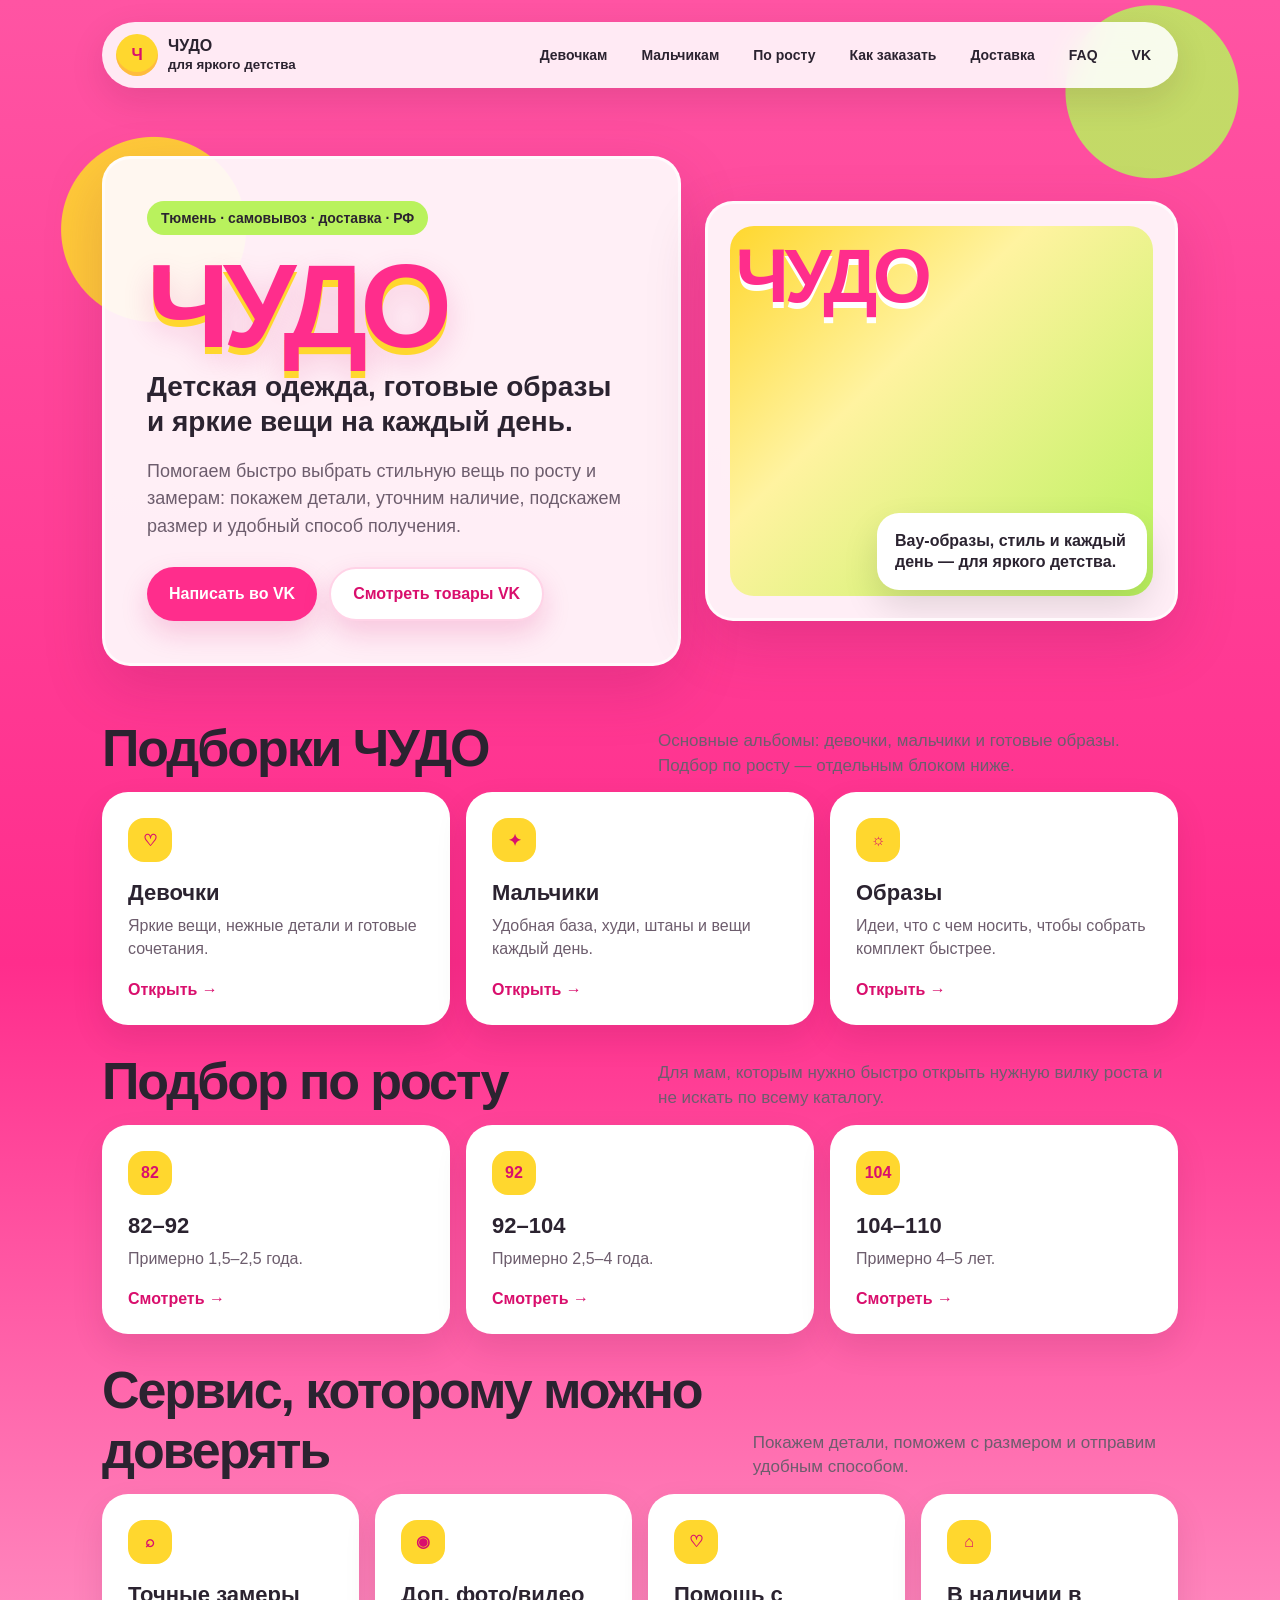
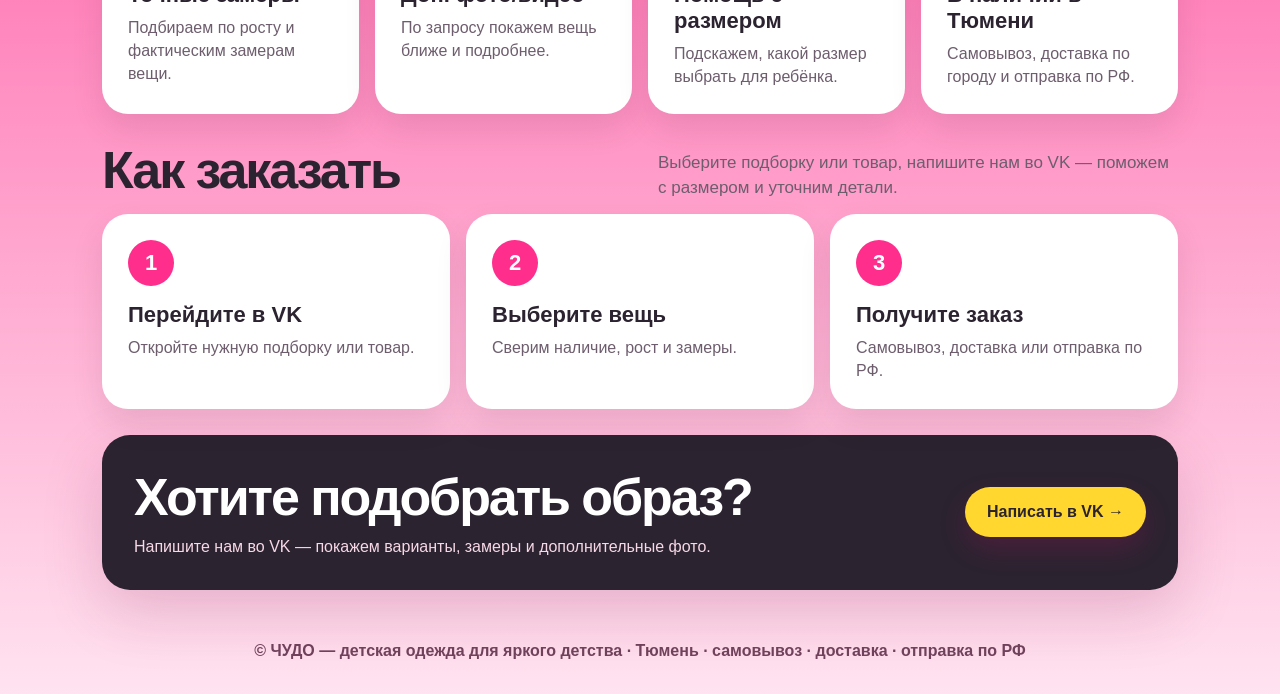
==== commit 6a7856ec: "Restore polished Chudo landing page" ====
--- a/index.html
+++ b/index.html
@@ -1,2 +1,161 @@
 <!doctype html>
-<html lang="ru"><head><meta charset="utf-8"><meta name="viewport" content="width=device-width, initial-scale=1"><title>ЧУДО</title><style>body{margin:0;font-family:Arial;background:#ff2d8c;color:#2b2330}.card{max-width:900px;margin:40px auto;background:#fff;border-radius:32px;padding:40px}h1{font-size:72px;color:#ff2d8c;text-shadow:0 4px 0 #ffd72e;margin:0}.btn{display:inline-block;background:#ff2d8c;color:#fff;padding:16px 22px;border-radius:999px;text-decoration:none;font-weight:900}</style></head><body><main class="card"><h1>ЧУДО</h1><p>Детская одежда для яркого детства. Готовые образы, точные замеры, помощь с размером. Тюмень и отправка по РФ.</p><a class="btn" href="https://vk.com/chudo_tmn72">Написать во VK</a></main></body></html>
+<html lang="ru">
+<head>
+  <meta charset="utf-8">
+  <meta name="viewport" content="width=device-width, initial-scale=1">
+  <title>ЧУДО | детская одежда для яркого детства</title>
+  <meta name="description" content="ЧУДО — детская одежда и готовые образы для яркого детства. Тюмень, самовывоз, доставка и отправка по РФ.">
+  <style>
+    :root{
+      --pink:#ff2d8c;
+      --pink-dark:#d90f6d;
+      --yellow:#ffd72e;
+      --lime:#b9f25d;
+      --ink:#2b2330;
+      --muted:#6d5d6d;
+      --card:#fffafc;
+      --white:#ffffff;
+      --shadow:0 22px 60px rgba(119,18,71,.18);
+      --radius:28px;
+    }
+    *{box-sizing:border-box}
+    html{scroll-behavior:smooth}
+    body{
+      margin:0;
+      font-family:Arial, Helvetica, sans-serif;
+      color:var(--ink);
+      background:
+        radial-gradient(circle at 12% 10%, rgba(255,215,46,.9) 0 92px, transparent 93px),
+        radial-gradient(circle at 90% 4%, rgba(185,242,93,.85) 0 86px, transparent 87px),
+        linear-gradient(180deg,#ff54a3 0%, #ff2d8c 42%, #ffe3f0 100%);
+    }
+    a{color:inherit}
+    .wrap{max-width:1120px;margin:0 auto;padding:22px}
+    .nav{
+      display:flex;align-items:center;justify-content:space-between;gap:14px;
+      position:sticky;top:0;z-index:10;margin:0 auto 18px;padding:12px 14px;
+      background:rgba(255,255,255,.88);backdrop-filter:blur(14px);border-radius:999px;box-shadow:0 12px 35px rgba(55,17,36,.12)
+    }
+    .brand{display:flex;align-items:center;gap:10px;font-weight:900;text-decoration:none;white-space:nowrap}
+    .brand-mark{display:grid;place-items:center;width:42px;height:42px;border-radius:50%;background:var(--yellow);color:var(--pink-dark);font-weight:900;box-shadow:inset 0 -4px rgba(255,45,140,.16)}
+    .nav-links{display:flex;gap:8px;flex-wrap:wrap;justify-content:flex-end}
+    .nav-links a{padding:10px 13px;border-radius:999px;text-decoration:none;font-size:14px;font-weight:800;color:var(--ink)}
+    .nav-links a:hover{background:#ffe3f0}
+    .hero{display:grid;grid-template-columns:1.1fr .9fr;gap:24px;align-items:center;padding:42px 0 26px}
+    .panel{background:rgba(255,250,252,.94);border:3px solid rgba(255,255,255,.72);border-radius:var(--radius);box-shadow:var(--shadow)}
+    .hero-copy{padding:42px}
+    .kicker{display:inline-flex;align-items:center;gap:8px;padding:9px 14px;border-radius:999px;background:var(--lime);font-weight:900;font-size:14px}
+    h1{margin:22px 0 14px;font-size:clamp(58px,11vw,118px);line-height:.84;letter-spacing:-.06em;color:var(--pink);text-shadow:0 7px 0 var(--yellow), 0 12px 30px rgba(217,15,109,.2)}
+    .lead{font-size:clamp(19px,2.5vw,28px);line-height:1.24;margin:0 0 18px;font-weight:900}
+    .sub{font-size:18px;line-height:1.55;color:var(--muted);margin:0 0 26px;max-width:620px}
+    .actions{display:flex;gap:12px;flex-wrap:wrap}
+    .btn{display:inline-flex;align-items:center;justify-content:center;gap:8px;padding:16px 22px;border-radius:999px;text-decoration:none;font-weight:900;border:0;box-shadow:0 12px 28px rgba(217,15,109,.18)}
+    .btn.primary{background:var(--pink);color:white}.btn.secondary{background:white;color:var(--pink-dark);border:2px solid #ffd3e7}
+    .hero-card{padding:28px;min-height:420px;display:flex;flex-direction:column;justify-content:space-between;overflow:hidden;position:relative}
+    .hero-card:before{content:"";position:absolute;inset:22px;border-radius:24px;background:linear-gradient(135deg,var(--yellow),#fff3a0 38%,var(--lime));z-index:0}
+    .hero-logo,.hero-note{position:relative;z-index:1}.hero-logo{font-size:76px;font-weight:900;color:var(--pink);text-shadow:0 6px 0 white;letter-spacing:-.06em}.hero-note{align-self:flex-end;max-width:270px;background:white;padding:18px;border-radius:22px;font-weight:900;line-height:1.28;box-shadow:0 16px 36px rgba(0,0,0,.12)}
+    section{margin:26px 0}.section-head{display:flex;align-items:end;justify-content:space-between;gap:18px;margin:0 0 14px}h2{font-size:clamp(30px,5vw,52px);margin:0;letter-spacing:-.04em}.section-head p{margin:0;color:var(--muted);font-size:17px;max-width:520px;line-height:1.45}
+    .grid{display:grid;grid-template-columns:repeat(3,1fr);gap:16px}.grid.four{grid-template-columns:repeat(4,1fr)}
+    .tile{display:flex;flex-direction:column;min-height:186px;padding:24px;border-radius:26px;background:var(--white);text-decoration:none;box-shadow:0 14px 32px rgba(74,20,47,.11);border:2px solid rgba(255,255,255,.72)}
+    .tile:hover{transform:translateY(-2px)}.icon{width:44px;height:44px;border-radius:16px;background:var(--yellow);display:grid;place-items:center;font-weight:900;color:var(--pink-dark);margin-bottom:18px}.tile h3{font-size:22px;margin:0 0 8px}.tile p{margin:0;color:var(--muted);line-height:1.45}.tile .arrow{margin-top:auto;padding-top:20px;font-weight:900;color:var(--pink-dark)}
+    .steps{display:grid;grid-template-columns:repeat(3,1fr);gap:16px}.step{padding:26px;border-radius:26px;background:#fff;box-shadow:0 14px 32px rgba(74,20,47,.11)}.num{display:grid;place-items:center;width:46px;height:46px;border-radius:50%;background:var(--pink);color:white;font-weight:900;font-size:22px;margin-bottom:16px}.step h3{margin:0 0 8px;font-size:22px}.step p{margin:0;color:var(--muted);line-height:1.45}
+    .cta{display:flex;align-items:center;justify-content:space-between;gap:20px;padding:32px;background:var(--ink);color:white;border-radius:var(--radius);box-shadow:var(--shadow)}.cta h2{color:white}.cta p{margin:8px 0 0;color:#f7d8e6;line-height:1.45}.cta .btn{background:var(--yellow);color:var(--ink);white-space:nowrap}
+    footer{padding:26px 0 12px;text-align:center;color:#70415a;font-weight:700}
+    @media (max-width:860px){.nav{align-items:flex-start;border-radius:24px}.nav-links{display:none}.hero{grid-template-columns:1fr;padding-top:14px}.hero-copy{padding:30px}.hero-card{min-height:270px}.grid,.grid.four,.steps{grid-template-columns:1fr}.section-head{display:block}.section-head p{margin-top:8px}.cta{display:block}.cta .btn{margin-top:18px}}
+  </style>
+</head>
+<body>
+  <div class="wrap">
+    <nav class="nav" aria-label="Навигация">
+      <a class="brand" href="#top"><span class="brand-mark">Ч</span><span>ЧУДО<br><small>для яркого детства</small></span></a>
+      <div class="nav-links">
+        <a href="https://vk.com/market-197611938?ref_source=community_goods&screen=group&section=album_1&traffic_source=link">Девочкам</a>
+        <a href="https://vk.com/market-197611938?ref_source=community_goods&screen=group&section=album_2&traffic_source=link">Мальчикам</a>
+        <a href="#height">По росту</a>
+        <a href="https://vk.com/%40chudo_tmn72-kak-oformit-zakaz-chudo">Как заказать</a>
+        <a href="https://vk.com/%40chudo_tmn72-dostavka-chudo">Доставка</a>
+        <a href="https://vk.com/%40chudo_tmn72-chastye-voprosy-chudo">FAQ</a>
+        <a href="https://vk.com/chudo_tmn72">VK</a>
+      </div>
+    </nav>
+
+    <main id="top">
+      <section class="hero">
+        <div class="panel hero-copy">
+          <span class="kicker">Тюмень · самовывоз · доставка · РФ</span>
+          <h1>ЧУДО</h1>
+          <p class="lead">Детская одежда, готовые образы и яркие вещи на каждый день.</p>
+          <p class="sub">Помогаем быстро выбрать стильную вещь по росту и замерам: покажем детали, уточним наличие, подскажем размер и удобный способ получения.</p>
+          <div class="actions">
+            <a class="btn primary" href="https://vk.com/chudo_tmn72">Написать во VK</a>
+            <a class="btn secondary" href="https://vk.com/market-197611938">Смотреть товары VK</a>
+          </div>
+        </div>
+        <div class="panel hero-card" aria-label="Логотип ЧУДО">
+          <div class="hero-logo">ЧУДО</div>
+          <div class="hero-note">Вау-образы, стиль и каждый день — для яркого детства.</div>
+        </div>
+      </section>
+
+      <section id="collections">
+        <div class="section-head">
+          <h2>Подборки ЧУДО</h2>
+          <p>Основные альбомы: девочки, мальчики и готовые образы. Подбор по росту — отдельным блоком ниже.</p>
+        </div>
+        <div class="grid">
+          <a class="tile" href="https://vk.com/market-197611938?ref_source=community_goods&screen=group&section=album_1&traffic_source=link"><span class="icon">♡</span><h3>Девочки</h3><p>Яркие вещи, нежные детали и готовые сочетания.</p><span class="arrow">Открыть →</span></a>
+          <a class="tile" href="https://vk.com/market-197611938?ref_source=community_goods&screen=group&section=album_2&traffic_source=link"><span class="icon">✦</span><h3>Мальчики</h3><p>Удобная база, худи, штаны и вещи каждый день.</p><span class="arrow">Открыть →</span></a>
+          <a class="tile" href="https://vk.com/%40chudo_tmn72-navigaciya-chudo"><span class="icon">☼</span><h3>Образы</h3><p>Идеи, что с чем носить, чтобы собрать комплект быстрее.</p><span class="arrow">Открыть →</span></a>
+        </div>
+      </section>
+
+      <section id="height">
+        <div class="section-head">
+          <h2>Подбор по росту</h2>
+          <p>Для мам, которым нужно быстро открыть нужную вилку роста и не искать по всему каталогу.</p>
+        </div>
+        <div class="grid">
+          <a class="tile" href="https://vk.com/market-197611938?ref_source=community_goods&screen=group&section=album_14&traffic_source=link"><span class="icon">82</span><h3>82–92</h3><p>Примерно 1,5–2,5 года.</p><span class="arrow">Смотреть →</span></a>
+          <a class="tile" href="https://vk.com/market-197611938?ref_source=community_goods&screen=group&section=album_15&traffic_source=link"><span class="icon">92</span><h3>92–104</h3><p>Примерно 2,5–4 года.</p><span class="arrow">Смотреть →</span></a>
+          <a class="tile" href="https://vk.com/market-197611938?section=album_17"><span class="icon">104</span><h3>104–110</h3><p>Примерно 4–5 лет.</p><span class="arrow">Смотреть →</span></a>
+        </div>
+      </section>
+
+      <section id="service">
+        <div class="section-head">
+          <h2>Сервис, которому можно доверять</h2>
+          <p>Покажем детали, поможем с размером и отправим удобным способом.</p>
+        </div>
+        <div class="grid four">
+          <a class="tile" href="https://vk.com/%40chudo_tmn72-kak-vybrat-razmer-chudo"><span class="icon">⌕</span><h3>Точные замеры</h3><p>Подбираем по росту и фактическим замерам вещи.</p></a>
+          <a class="tile" href="https://vk.com/%40chudo_tmn72-chastye-voprosy-chudo"><span class="icon">◉</span><h3>Доп. фото/видео</h3><p>По запросу покажем вещь ближе и подробнее.</p></a>
+          <a class="tile" href="https://vk.com/%40chudo_tmn72-kak-vybrat-razmer-chudo"><span class="icon">♡</span><h3>Помощь с размером</h3><p>Подскажем, какой размер выбрать для ребёнка.</p></a>
+          <a class="tile" href="https://vk.com/%40chudo_tmn72-dostavka-chudo"><span class="icon">⌂</span><h3>В наличии в Тюмени</h3><p>Самовывоз, доставка по городу и отправка по РФ.</p></a>
+        </div>
+      </section>
+
+      <section id="order">
+        <div class="section-head">
+          <h2>Как заказать</h2>
+          <p>Выберите подборку или товар, напишите нам во VK — поможем с размером и уточним детали.</p>
+        </div>
+        <div class="steps">
+          <div class="step"><div class="num">1</div><h3>Перейдите в VK</h3><p>Откройте нужную подборку или товар.</p></div>
+          <div class="step"><div class="num">2</div><h3>Выберите вещь</h3><p>Сверим наличие, рост и замеры.</p></div>
+          <div class="step"><div class="num">3</div><h3>Получите заказ</h3><p>Самовывоз, доставка или отправка по РФ.</p></div>
+        </div>
+      </section>
+
+      <section class="cta">
+        <div>
+          <h2>Хотите подобрать образ?</h2>
+          <p>Напишите нам во VK — покажем варианты, замеры и дополнительные фото.</p>
+        </div>
+        <a class="btn" href="https://vk.com/chudo_tmn72">Написать в VK →</a>
+      </section>
+    </main>
+    <footer>© ЧУДО — детская одежда для яркого детства · Тюмень · самовывоз · доставка · отправка по РФ</footer>
+  </div>
+</body>
+</html>
+<!-- polished-landing-20260704 -->
